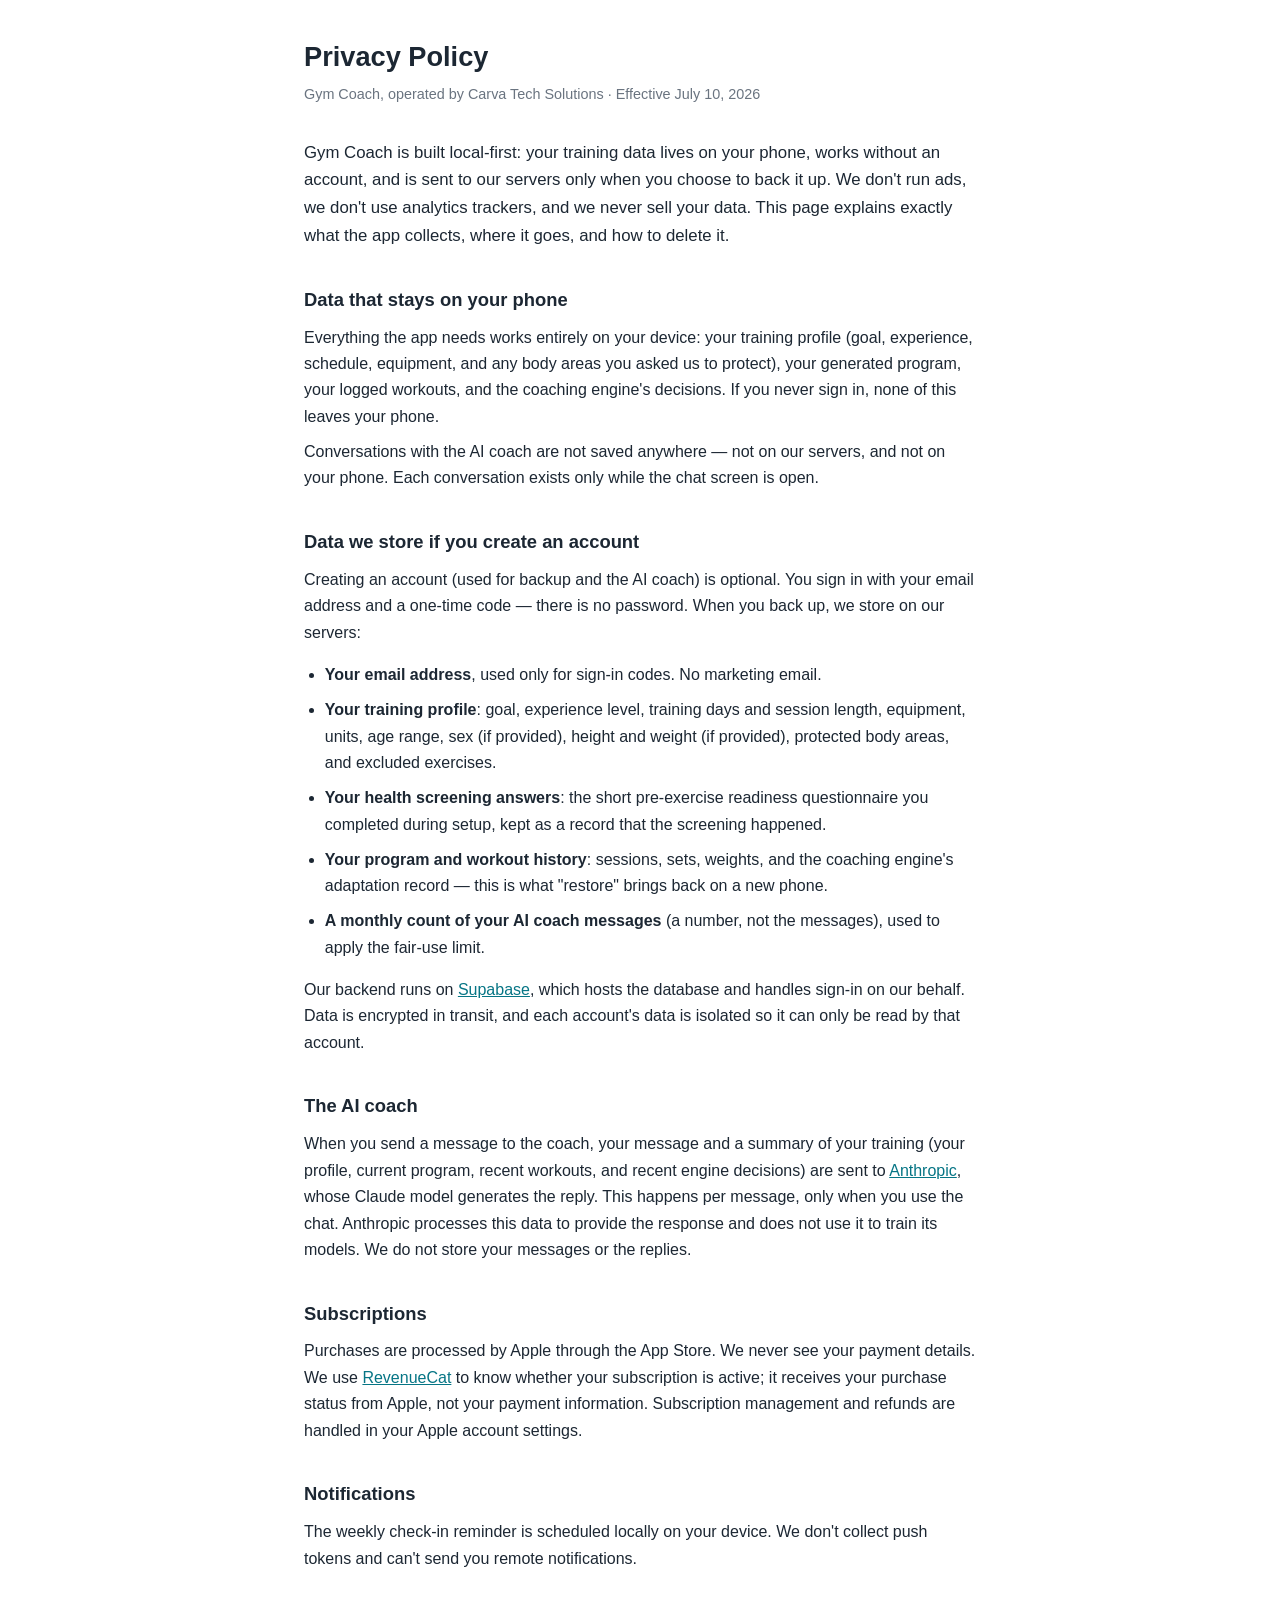
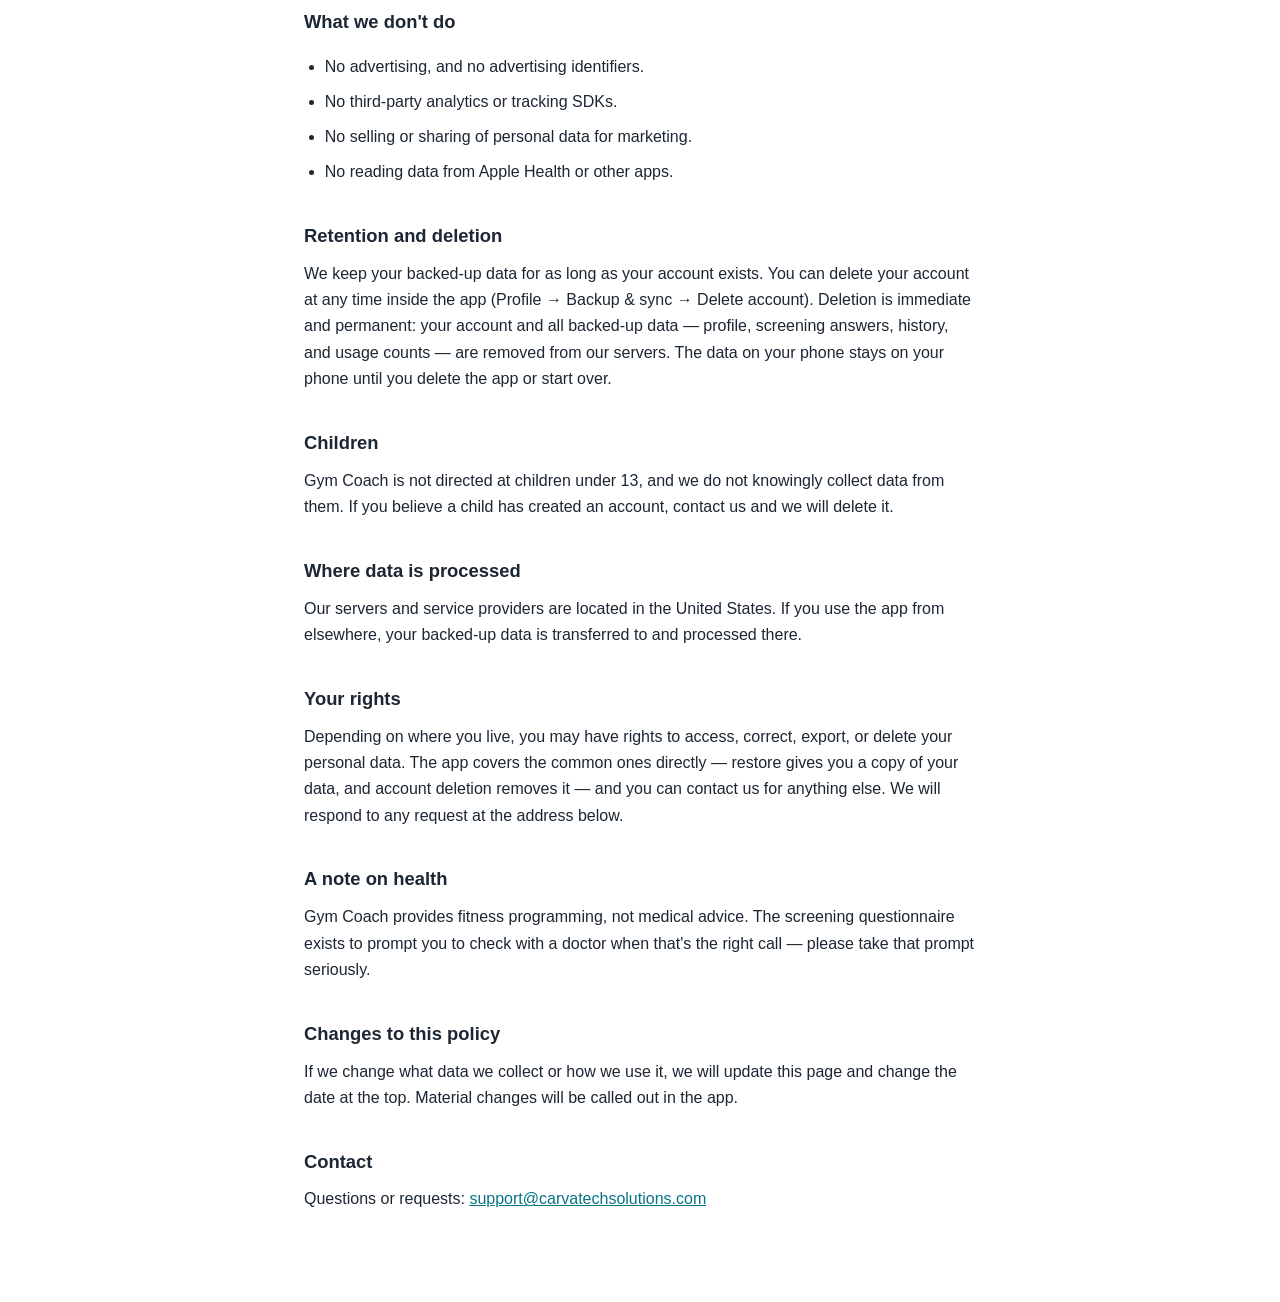
==== gym-coach/privacy-policy.html @ 8b071067 "Carva Tech site: landing page + Gym Coach legal pages Static site for carvatechsolutions.com via Git" ====
<!doctype html>
<html lang="en">
<head>
<meta charset="utf-8">
<meta name="viewport" content="width=device-width, initial-scale=1">
<title>Gym Coach — Privacy Policy</title>
<style>
  :root { color-scheme: light dark; }
  body {
    margin: 0 auto; max-width: 42rem; padding: 2.5rem 1.25rem 5rem;
    font: 16px/1.65 -apple-system, BlinkMacSystemFont, "Segoe UI", Roboto, sans-serif;
    color: #1c2733; background: #ffffff;
  }
  h1 { font-size: 1.7rem; line-height: 1.25; margin: 0 0 .25rem; }
  h2 { font-size: 1.15rem; margin: 2.2rem 0 .6rem; }
  p, li { margin: .55rem 0; }
  ul { padding-left: 1.3rem; }
  .meta { color: #6a7480; font-size: .9rem; margin-bottom: 2rem; }
  .lede { font-size: 1.05rem; }
  a { color: #067585; }
  mark { background: #ffe9a8; padding: 0 .2em; border-radius: 3px; }
  @media (prefers-color-scheme: dark) {
    body { color: #d7e2ea; background: #10161d; }
    .meta { color: #8b98a5; }
    a { color: #4fc6da; }
    mark { background: #6b5514; color: #ffe9a8; }
  }
</style>
</head>
<body>

<h1>Privacy Policy</h1>
<p class="meta">Gym Coach, operated by Carva Tech Solutions · Effective July 10, 2026</p>

<p class="lede">Gym Coach is built local-first: your training data lives on your phone, works without an account, and is sent to our servers only when you choose to back it up. We don't run ads, we don't use analytics trackers, and we never sell your data. This page explains exactly what the app collects, where it goes, and how to delete it.</p>

<h2>Data that stays on your phone</h2>
<p>Everything the app needs works entirely on your device: your training profile (goal, experience, schedule, equipment, and any body areas you asked us to protect), your generated program, your logged workouts, and the coaching engine's decisions. If you never sign in, none of this leaves your phone.</p>
<p>Conversations with the AI coach are not saved anywhere — not on our servers, and not on your phone. Each conversation exists only while the chat screen is open.</p>

<h2>Data we store if you create an account</h2>
<p>Creating an account (used for backup and the AI coach) is optional. You sign in with your email address and a one-time code — there is no password. When you back up, we store on our servers:</p>
<ul>
  <li><strong>Your email address</strong>, used only for sign-in codes. No marketing email.</li>
  <li><strong>Your training profile</strong>: goal, experience level, training days and session length, equipment, units, age range, sex (if provided), height and weight (if provided), protected body areas, and excluded exercises.</li>
  <li><strong>Your health screening answers</strong>: the short pre-exercise readiness questionnaire you completed during setup, kept as a record that the screening happened.</li>
  <li><strong>Your program and workout history</strong>: sessions, sets, weights, and the coaching engine's adaptation record — this is what "restore" brings back on a new phone.</li>
  <li><strong>A monthly count of your AI coach messages</strong> (a number, not the messages), used to apply the fair-use limit.</li>
</ul>
<p>Our backend runs on <a href="https://supabase.com/privacy">Supabase</a>, which hosts the database and handles sign-in on our behalf. Data is encrypted in transit, and each account's data is isolated so it can only be read by that account.</p>

<h2>The AI coach</h2>
<p>When you send a message to the coach, your message and a summary of your training (your profile, current program, recent workouts, and recent engine decisions) are sent to <a href="https://www.anthropic.com/legal/privacy">Anthropic</a>, whose Claude model generates the reply. This happens per message, only when you use the chat. Anthropic processes this data to provide the response and does not use it to train its models. We do not store your messages or the replies.</p>

<h2>Subscriptions</h2>
<p>Purchases are processed by Apple through the App Store. We never see your payment details. We use <a href="https://www.revenuecat.com/privacy">RevenueCat</a> to know whether your subscription is active; it receives your purchase status from Apple, not your payment information. Subscription management and refunds are handled in your Apple account settings.</p>

<h2>Notifications</h2>
<p>The weekly check-in reminder is scheduled locally on your device. We don't collect push tokens and can't send you remote notifications.</p>

<h2>What we don't do</h2>
<ul>
  <li>No advertising, and no advertising identifiers.</li>
  <li>No third-party analytics or tracking SDKs.</li>
  <li>No selling or sharing of personal data for marketing.</li>
  <li>No reading data from Apple Health or other apps.</li>
</ul>

<h2>Retention and deletion</h2>
<p>We keep your backed-up data for as long as your account exists. You can delete your account at any time inside the app (Profile → Backup &amp; sync → Delete account). Deletion is immediate and permanent: your account and all backed-up data — profile, screening answers, history, and usage counts — are removed from our servers. The data on your phone stays on your phone until you delete the app or start over.</p>

<h2>Children</h2>
<p>Gym Coach is not directed at children under 13, and we do not knowingly collect data from them. If you believe a child has created an account, contact us and we will delete it.</p>

<h2>Where data is processed</h2>
<p>Our servers and service providers are located in the United States. If you use the app from elsewhere, your backed-up data is transferred to and processed there.</p>

<h2>Your rights</h2>
<p>Depending on where you live, you may have rights to access, correct, export, or delete your personal data. The app covers the common ones directly — restore gives you a copy of your data, and account deletion removes it — and you can contact us for anything else. We will respond to any request at the address below.</p>

<h2>A note on health</h2>
<p>Gym Coach provides fitness programming, not medical advice. The screening questionnaire exists to prompt you to check with a doctor when that's the right call — please take that prompt seriously.</p>

<h2>Changes to this policy</h2>
<p>If we change what data we collect or how we use it, we will update this page and change the date at the top. Material changes will be called out in the app.</p>

<h2>Contact</h2>
<p>Questions or requests: <a href="mailto:support@carvatechsolutions.com">support@carvatechsolutions.com</a></p>

</body>
</html>
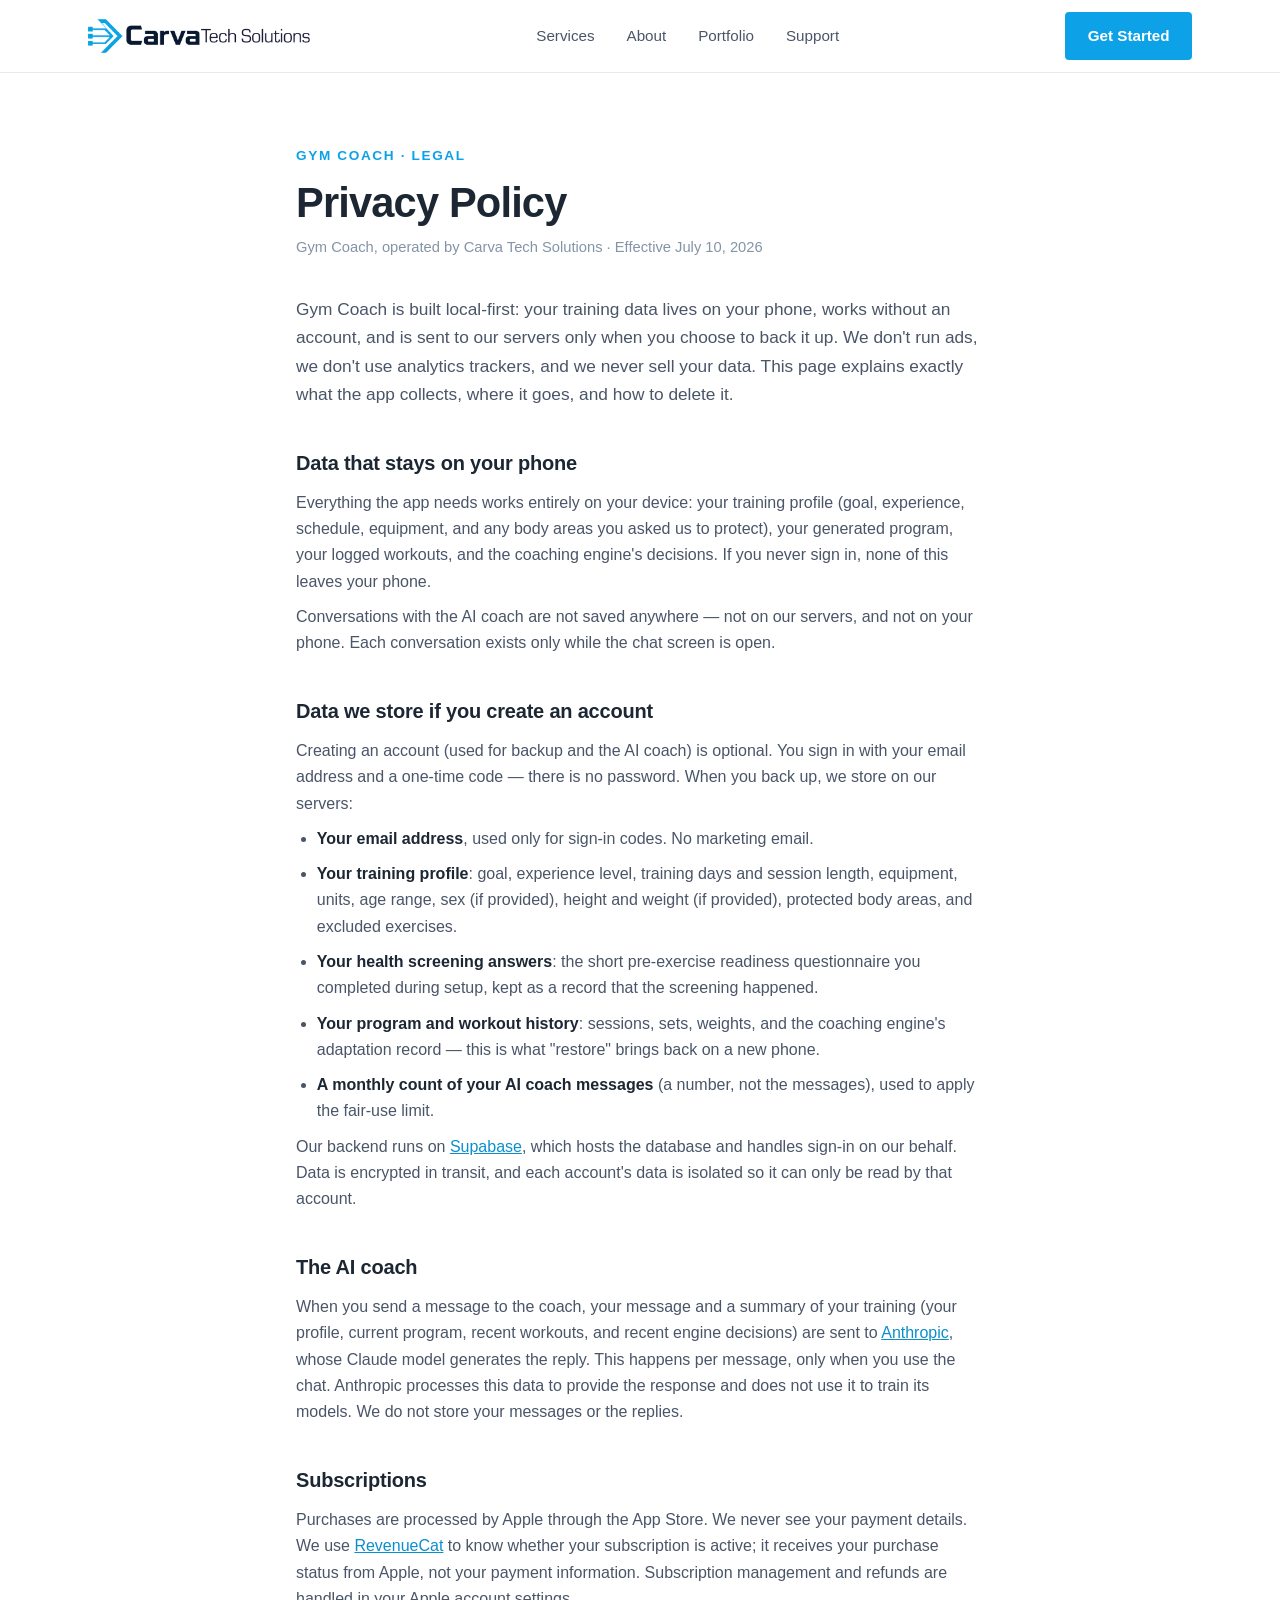
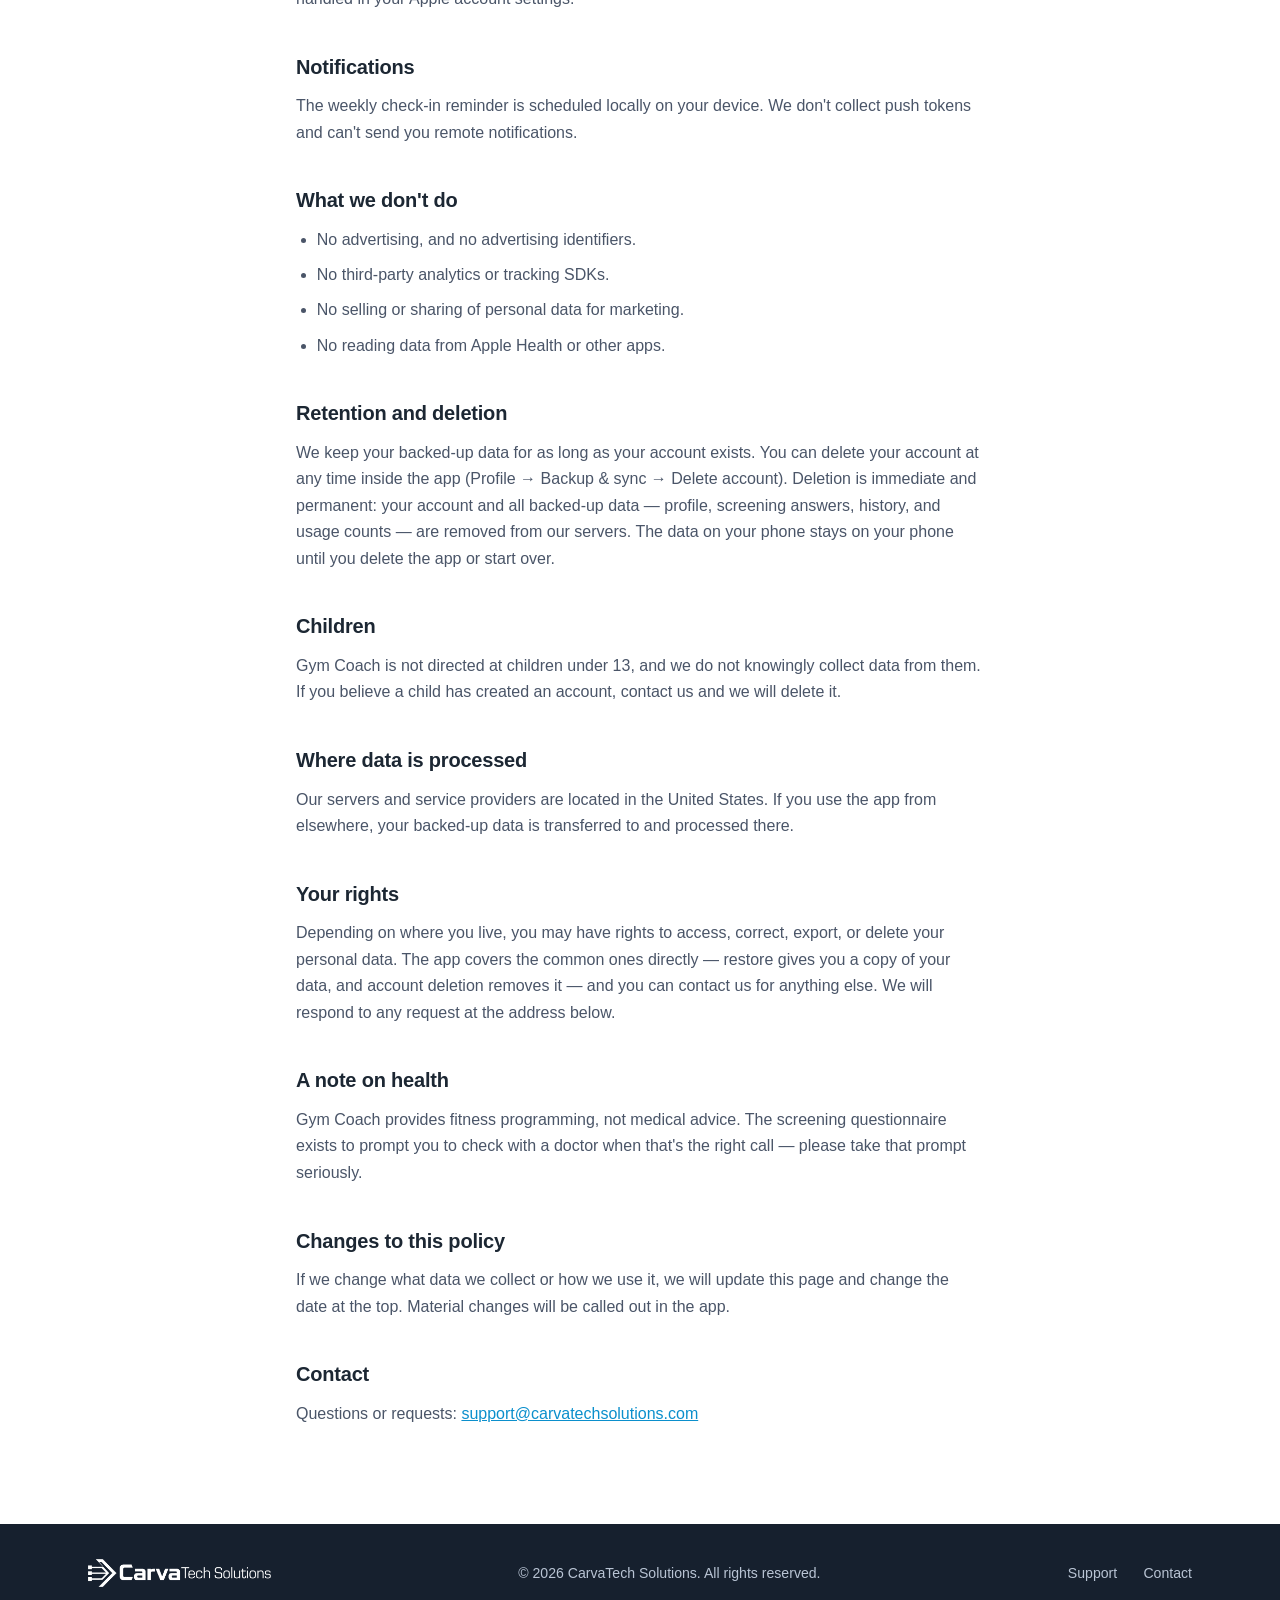
==== commit f01727a9: "Restyle Gym Coach legal pages to match the main site Same header/nav, palette, Inter type, and navy " ====
--- a/gym-coach/privacy-policy.html
+++ b/gym-coach/privacy-policy.html
@@ -4,88 +4,136 @@
 <meta charset="utf-8">
 <meta name="viewport" content="width=device-width, initial-scale=1">
 <title>Gym Coach — Privacy Policy</title>
+<meta name="description" content="Privacy policy for Gym Coach, the adaptive AI training coach by CarvaTech Solutions.">
+<link rel="icon" type="image/png" href="/assets/favicon.png">
 <style>
-  :root { color-scheme: light dark; }
-  body {
-    margin: 0 auto; max-width: 42rem; padding: 2.5rem 1.25rem 5rem;
-    font: 16px/1.65 -apple-system, BlinkMacSystemFont, "Segoe UI", Roboto, sans-serif;
-    color: #1c2733; background: #ffffff;
+  :root {
+    --navy: #1d283a; --navy-deep: #16202e; --accent: #0da2e7; --accent-dark: #0b8fcc;
+    --ink: #1c2733; --body: #4a5568; --muted: #8494a7; --line: #e3e9f0; --wash: #f0f3f7;
   }
-  h1 { font-size: 1.7rem; line-height: 1.25; margin: 0 0 .25rem; }
-  h2 { font-size: 1.15rem; margin: 2.2rem 0 .6rem; }
-  p, li { margin: .55rem 0; }
+  * { box-sizing: border-box; margin: 0; }
+  body { font-family: Inter, -apple-system, BlinkMacSystemFont, "Segoe UI", Roboto, sans-serif;
+         color: var(--ink); background: #fff; line-height: 1.65; font-size: 16px; }
+  img { max-width: 100%; display: block; }
+  a { color: var(--accent-dark); }
+  .wrap { max-width: 72rem; margin: 0 auto; padding: 0 1.5rem; }
+
+  header { position: sticky; top: 0; z-index: 10; background: #fff; border-bottom: 1px solid var(--line); }
+  .nav { display: flex; align-items: center; justify-content: space-between; height: 72px; }
+  .nav img { height: 34px; width: auto; }
+  .nav-links { display: flex; gap: 2rem; }
+  .nav-links a { color: var(--body); font-size: .95rem; font-weight: 500; text-decoration: none; }
+  .nav-links a:hover { color: var(--ink); }
+  .btn { display: inline-block; padding: .7rem 1.4rem; border-radius: 4px; font-weight: 600;
+         font-size: .95rem; background: var(--accent); color: #fff; text-decoration: none; }
+  .btn:hover { background: var(--accent-dark); }
+
+  .page { max-width: 46rem; margin: 0 auto; padding: 4.5rem 1.5rem 5.5rem; }
+  .label { color: var(--accent); font-weight: 600; font-size: .85rem; text-transform: uppercase; letter-spacing: .12em; }
+  h1 { font-size: clamp(1.9rem, 4vw, 2.6rem); letter-spacing: -.02em; line-height: 1.15; margin: .7rem 0 .4rem; }
+  .meta { color: var(--muted); font-size: .92rem; margin-bottom: 2.2rem; }
+  .lede { font-size: 1.08rem; color: var(--body); }
+  h2 { font-size: 1.25rem; letter-spacing: -.01em; margin: 2.4rem 0 .6rem; }
+  p, li { color: var(--body); margin: .55rem 0; }
   ul { padding-left: 1.3rem; }
-  .meta { color: #6a7480; font-size: .9rem; margin-bottom: 2rem; }
-  .lede { font-size: 1.05rem; }
-  a { color: #067585; }
-  mark { background: #ffe9a8; padding: 0 .2em; border-radius: 3px; }
-  @media (prefers-color-scheme: dark) {
-    body { color: #d7e2ea; background: #10161d; }
-    .meta { color: #8b98a5; }
-    a { color: #4fc6da; }
-    mark { background: #6b5514; color: #ffe9a8; }
-  }
+  strong { color: var(--ink); }
+
+  footer { background: var(--navy-deep); color: #b9c4d4; padding: 2.2rem 0; }
+  .foot { display: flex; align-items: center; justify-content: space-between; gap: 1.2rem; flex-wrap: wrap; font-size: .88rem; }
+  .foot img { height: 28px; width: auto; filter: brightness(0) invert(1); }
+  .foot a { color: #b9c4d4; text-decoration: none; }
+  .foot a:hover { color: #fff; }
+  .foot-links a + a { margin-left: 1.4rem; }
+
+  @media (max-width: 900px) { .nav-links { display: none; } }
 </style>
 </head>
 <body>
 
-<h1>Privacy Policy</h1>
-<p class="meta">Gym Coach, operated by Carva Tech Solutions · Effective July 10, 2026</p>
+<header>
+  <div class="wrap nav">
+    <a href="/"><img src="/assets/logo.png" alt="CarvaTech Solutions"></a>
+    <nav class="nav-links">
+      <a href="/#services">Services</a>
+      <a href="/#about">About</a>
+      <a href="/#portfolio">Portfolio</a>
+      <a href="/gym-coach/support.html">Support</a>
+    </nav>
+    <a class="btn" href="/#contact">Get Started</a>
+  </div>
+</header>
 
-<p class="lede">Gym Coach is built local-first: your training data lives on your phone, works without an account, and is sent to our servers only when you choose to back it up. We don't run ads, we don't use analytics trackers, and we never sell your data. This page explains exactly what the app collects, where it goes, and how to delete it.</p>
+<main class="page">
+  <div class="label">Gym Coach · Legal</div>
+  <h1>Privacy Policy</h1>
+  <p class="meta">Gym Coach, operated by Carva Tech Solutions · Effective July 10, 2026</p>
 
-<h2>Data that stays on your phone</h2>
-<p>Everything the app needs works entirely on your device: your training profile (goal, experience, schedule, equipment, and any body areas you asked us to protect), your generated program, your logged workouts, and the coaching engine's decisions. If you never sign in, none of this leaves your phone.</p>
-<p>Conversations with the AI coach are not saved anywhere — not on our servers, and not on your phone. Each conversation exists only while the chat screen is open.</p>
+  <p class="lede">Gym Coach is built local-first: your training data lives on your phone, works without an account, and is sent to our servers only when you choose to back it up. We don't run ads, we don't use analytics trackers, and we never sell your data. This page explains exactly what the app collects, where it goes, and how to delete it.</p>
 
-<h2>Data we store if you create an account</h2>
-<p>Creating an account (used for backup and the AI coach) is optional. You sign in with your email address and a one-time code — there is no password. When you back up, we store on our servers:</p>
-<ul>
-  <li><strong>Your email address</strong>, used only for sign-in codes. No marketing email.</li>
-  <li><strong>Your training profile</strong>: goal, experience level, training days and session length, equipment, units, age range, sex (if provided), height and weight (if provided), protected body areas, and excluded exercises.</li>
-  <li><strong>Your health screening answers</strong>: the short pre-exercise readiness questionnaire you completed during setup, kept as a record that the screening happened.</li>
-  <li><strong>Your program and workout history</strong>: sessions, sets, weights, and the coaching engine's adaptation record — this is what "restore" brings back on a new phone.</li>
-  <li><strong>A monthly count of your AI coach messages</strong> (a number, not the messages), used to apply the fair-use limit.</li>
-</ul>
-<p>Our backend runs on <a href="https://supabase.com/privacy">Supabase</a>, which hosts the database and handles sign-in on our behalf. Data is encrypted in transit, and each account's data is isolated so it can only be read by that account.</p>
+  <h2>Data that stays on your phone</h2>
+  <p>Everything the app needs works entirely on your device: your training profile (goal, experience, schedule, equipment, and any body areas you asked us to protect), your generated program, your logged workouts, and the coaching engine's decisions. If you never sign in, none of this leaves your phone.</p>
+  <p>Conversations with the AI coach are not saved anywhere — not on our servers, and not on your phone. Each conversation exists only while the chat screen is open.</p>
 
-<h2>The AI coach</h2>
-<p>When you send a message to the coach, your message and a summary of your training (your profile, current program, recent workouts, and recent engine decisions) are sent to <a href="https://www.anthropic.com/legal/privacy">Anthropic</a>, whose Claude model generates the reply. This happens per message, only when you use the chat. Anthropic processes this data to provide the response and does not use it to train its models. We do not store your messages or the replies.</p>
+  <h2>Data we store if you create an account</h2>
+  <p>Creating an account (used for backup and the AI coach) is optional. You sign in with your email address and a one-time code — there is no password. When you back up, we store on our servers:</p>
+  <ul>
+    <li><strong>Your email address</strong>, used only for sign-in codes. No marketing email.</li>
+    <li><strong>Your training profile</strong>: goal, experience level, training days and session length, equipment, units, age range, sex (if provided), height and weight (if provided), protected body areas, and excluded exercises.</li>
+    <li><strong>Your health screening answers</strong>: the short pre-exercise readiness questionnaire you completed during setup, kept as a record that the screening happened.</li>
+    <li><strong>Your program and workout history</strong>: sessions, sets, weights, and the coaching engine's adaptation record — this is what "restore" brings back on a new phone.</li>
+    <li><strong>A monthly count of your AI coach messages</strong> (a number, not the messages), used to apply the fair-use limit.</li>
+  </ul>
+  <p>Our backend runs on <a href="https://supabase.com/privacy">Supabase</a>, which hosts the database and handles sign-in on our behalf. Data is encrypted in transit, and each account's data is isolated so it can only be read by that account.</p>
 
-<h2>Subscriptions</h2>
-<p>Purchases are processed by Apple through the App Store. We never see your payment details. We use <a href="https://www.revenuecat.com/privacy">RevenueCat</a> to know whether your subscription is active; it receives your purchase status from Apple, not your payment information. Subscription management and refunds are handled in your Apple account settings.</p>
+  <h2>The AI coach</h2>
+  <p>When you send a message to the coach, your message and a summary of your training (your profile, current program, recent workouts, and recent engine decisions) are sent to <a href="https://www.anthropic.com/legal/privacy">Anthropic</a>, whose Claude model generates the reply. This happens per message, only when you use the chat. Anthropic processes this data to provide the response and does not use it to train its models. We do not store your messages or the replies.</p>
 
-<h2>Notifications</h2>
-<p>The weekly check-in reminder is scheduled locally on your device. We don't collect push tokens and can't send you remote notifications.</p>
+  <h2>Subscriptions</h2>
+  <p>Purchases are processed by Apple through the App Store. We never see your payment details. We use <a href="https://www.revenuecat.com/privacy">RevenueCat</a> to know whether your subscription is active; it receives your purchase status from Apple, not your payment information. Subscription management and refunds are handled in your Apple account settings.</p>
 
-<h2>What we don't do</h2>
-<ul>
-  <li>No advertising, and no advertising identifiers.</li>
-  <li>No third-party analytics or tracking SDKs.</li>
-  <li>No selling or sharing of personal data for marketing.</li>
-  <li>No reading data from Apple Health or other apps.</li>
-</ul>
+  <h2>Notifications</h2>
+  <p>The weekly check-in reminder is scheduled locally on your device. We don't collect push tokens and can't send you remote notifications.</p>
 
-<h2>Retention and deletion</h2>
-<p>We keep your backed-up data for as long as your account exists. You can delete your account at any time inside the app (Profile → Backup &amp; sync → Delete account). Deletion is immediate and permanent: your account and all backed-up data — profile, screening answers, history, and usage counts — are removed from our servers. The data on your phone stays on your phone until you delete the app or start over.</p>
+  <h2>What we don't do</h2>
+  <ul>
+    <li>No advertising, and no advertising identifiers.</li>
+    <li>No third-party analytics or tracking SDKs.</li>
+    <li>No selling or sharing of personal data for marketing.</li>
+    <li>No reading data from Apple Health or other apps.</li>
+  </ul>
 
-<h2>Children</h2>
-<p>Gym Coach is not directed at children under 13, and we do not knowingly collect data from them. If you believe a child has created an account, contact us and we will delete it.</p>
+  <h2>Retention and deletion</h2>
+  <p>We keep your backed-up data for as long as your account exists. You can delete your account at any time inside the app (Profile → Backup &amp; sync → Delete account). Deletion is immediate and permanent: your account and all backed-up data — profile, screening answers, history, and usage counts — are removed from our servers. The data on your phone stays on your phone until you delete the app or start over.</p>
 
-<h2>Where data is processed</h2>
-<p>Our servers and service providers are located in the United States. If you use the app from elsewhere, your backed-up data is transferred to and processed there.</p>
+  <h2>Children</h2>
+  <p>Gym Coach is not directed at children under 13, and we do not knowingly collect data from them. If you believe a child has created an account, contact us and we will delete it.</p>
 
-<h2>Your rights</h2>
-<p>Depending on where you live, you may have rights to access, correct, export, or delete your personal data. The app covers the common ones directly — restore gives you a copy of your data, and account deletion removes it — and you can contact us for anything else. We will respond to any request at the address below.</p>
+  <h2>Where data is processed</h2>
+  <p>Our servers and service providers are located in the United States. If you use the app from elsewhere, your backed-up data is transferred to and processed there.</p>
 
-<h2>A note on health</h2>
-<p>Gym Coach provides fitness programming, not medical advice. The screening questionnaire exists to prompt you to check with a doctor when that's the right call — please take that prompt seriously.</p>
+  <h2>Your rights</h2>
+  <p>Depending on where you live, you may have rights to access, correct, export, or delete your personal data. The app covers the common ones directly — restore gives you a copy of your data, and account deletion removes it — and you can contact us for anything else. We will respond to any request at the address below.</p>
 
-<h2>Changes to this policy</h2>
-<p>If we change what data we collect or how we use it, we will update this page and change the date at the top. Material changes will be called out in the app.</p>
+  <h2>A note on health</h2>
+  <p>Gym Coach provides fitness programming, not medical advice. The screening questionnaire exists to prompt you to check with a doctor when that's the right call — please take that prompt seriously.</p>
 
-<h2>Contact</h2>
-<p>Questions or requests: <a href="mailto:support@carvatechsolutions.com">support@carvatechsolutions.com</a></p>
+  <h2>Changes to this policy</h2>
+  <p>If we change what data we collect or how we use it, we will update this page and change the date at the top. Material changes will be called out in the app.</p>
+
+  <h2>Contact</h2>
+  <p>Questions or requests: <a href="mailto:support@carvatechsolutions.com">support@carvatechsolutions.com</a></p>
+</main>
+
+<footer>
+  <div class="wrap foot">
+    <a href="/"><img src="/assets/logo.png" alt="CarvaTech Solutions"></a>
+    <span>© 2026 CarvaTech Solutions. All rights reserved.</span>
+    <span class="foot-links">
+      <a href="/gym-coach/support.html">Support</a>
+      <a href="mailto:support@carvatechsolutions.com">Contact</a>
+    </span>
+  </div>
+</footer>
 
 </body>
 </html>
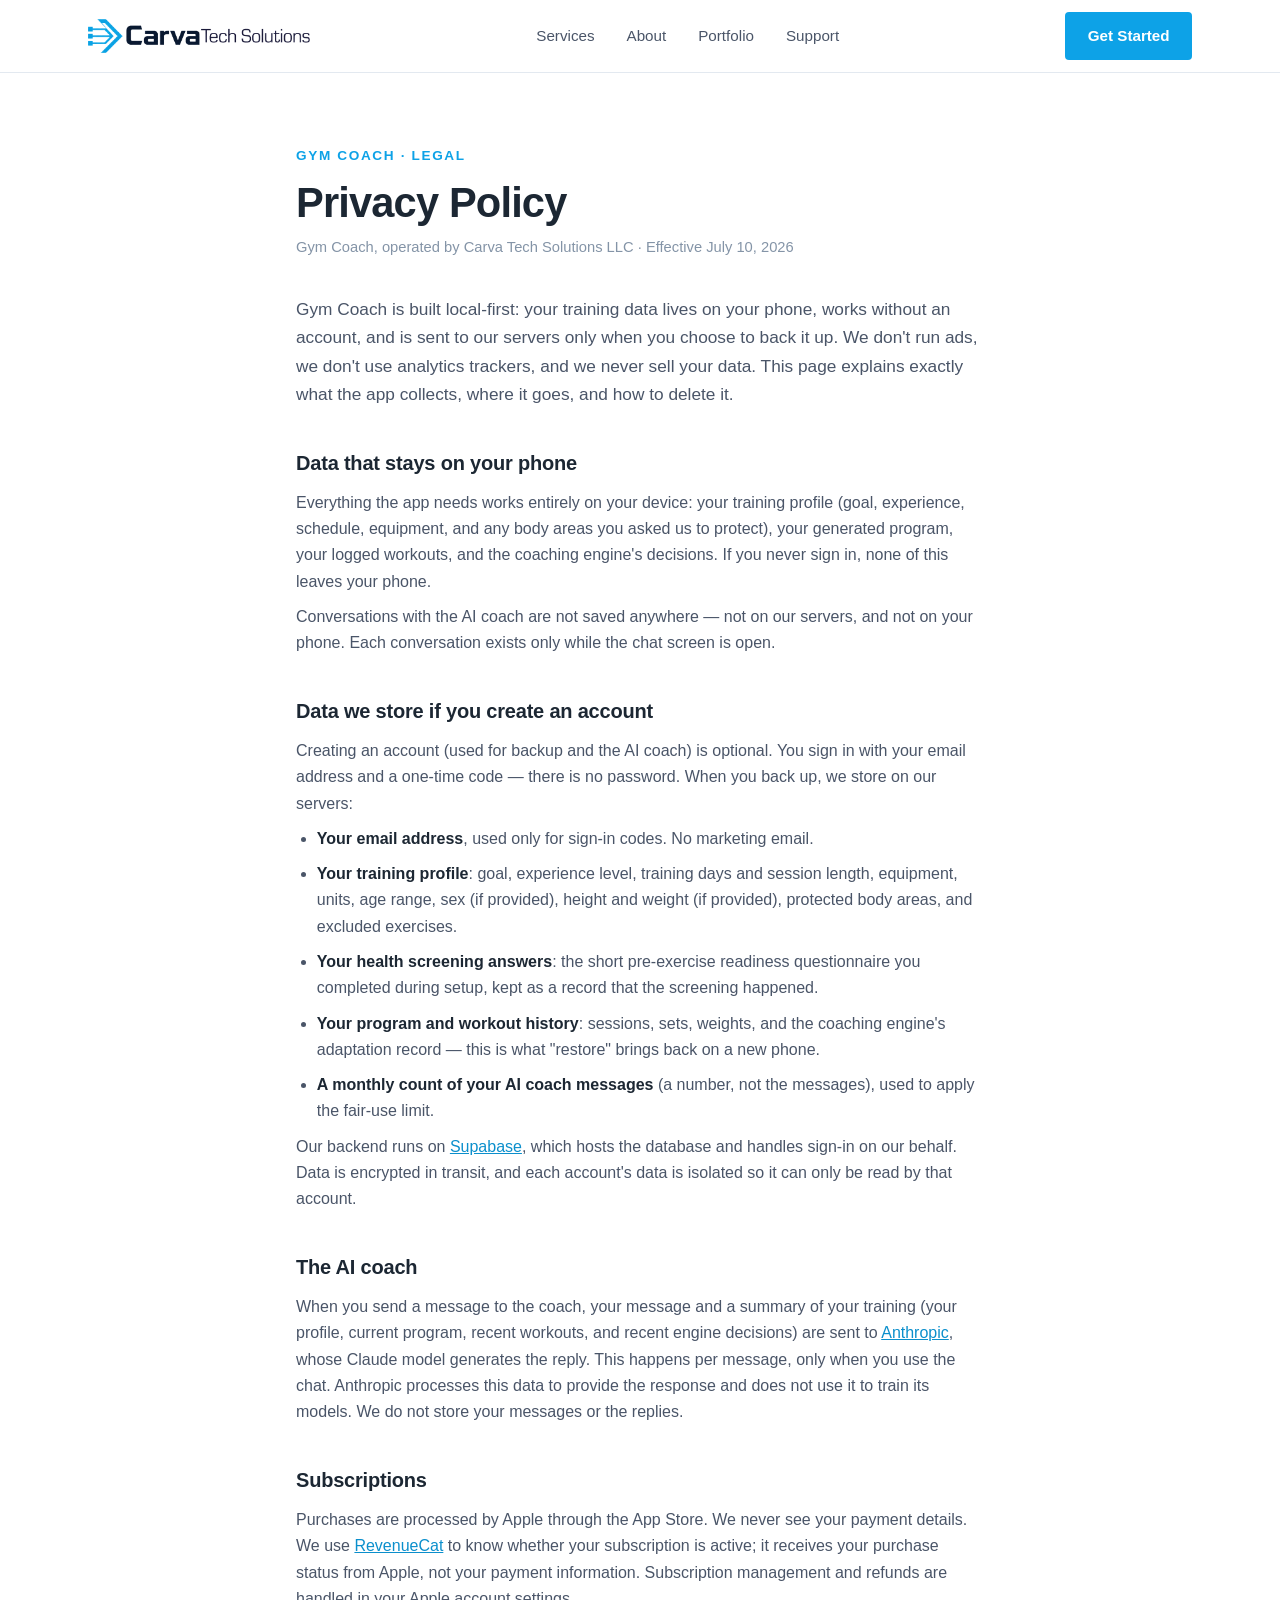
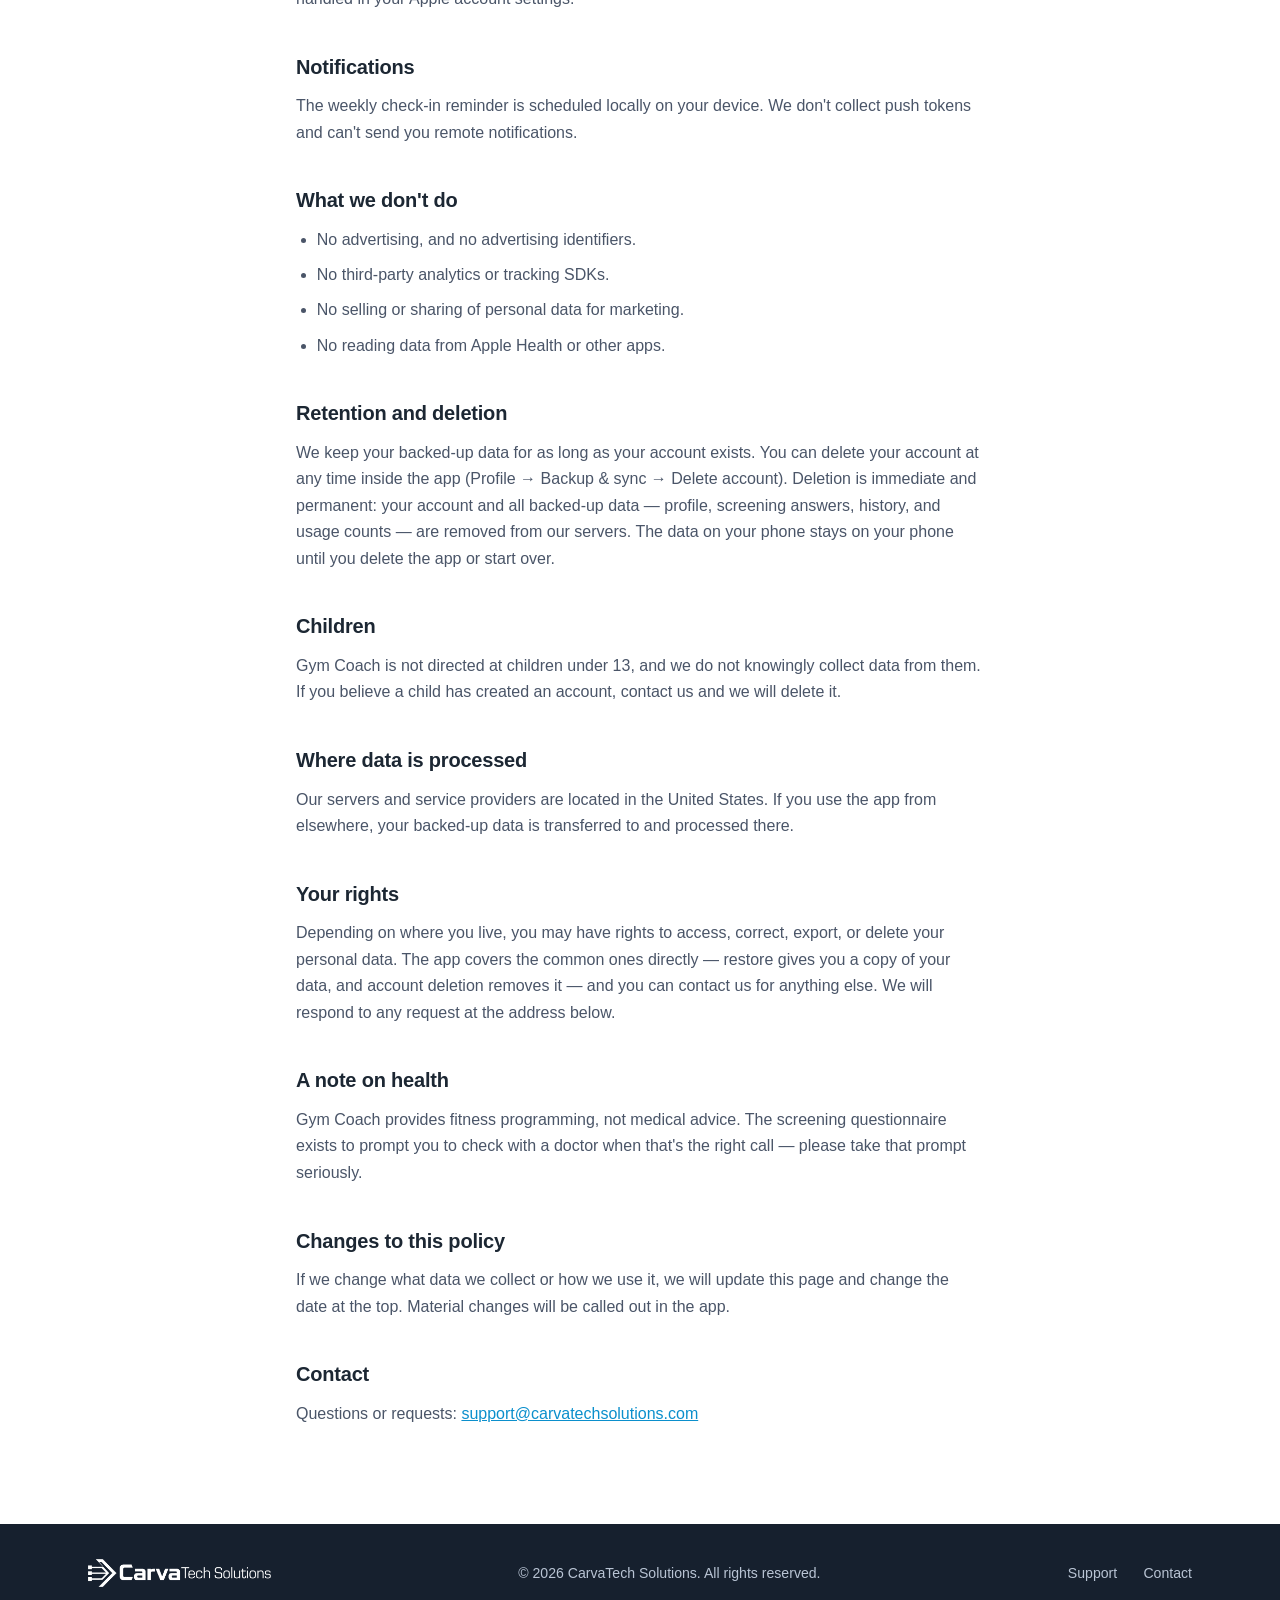
==== commit 65d2e813: "Name the LLC as the operator in the privacy policy The entity now exists (formed 2026-07-28) and the" ====
--- a/gym-coach/privacy-policy.html
+++ b/gym-coach/privacy-policy.html
@@ -66,7 +66,7 @@
 <main class="page">
   <div class="label">Gym Coach · Legal</div>
   <h1>Privacy Policy</h1>
-  <p class="meta">Gym Coach, operated by Carva Tech Solutions · Effective July 10, 2026</p>
+  <p class="meta">Gym Coach, operated by Carva Tech Solutions LLC · Effective July 10, 2026</p>
 
   <p class="lede">Gym Coach is built local-first: your training data lives on your phone, works without an account, and is sent to our servers only when you choose to back it up. We don't run ads, we don't use analytics trackers, and we never sell your data. This page explains exactly what the app collects, where it goes, and how to delete it.</p>
 
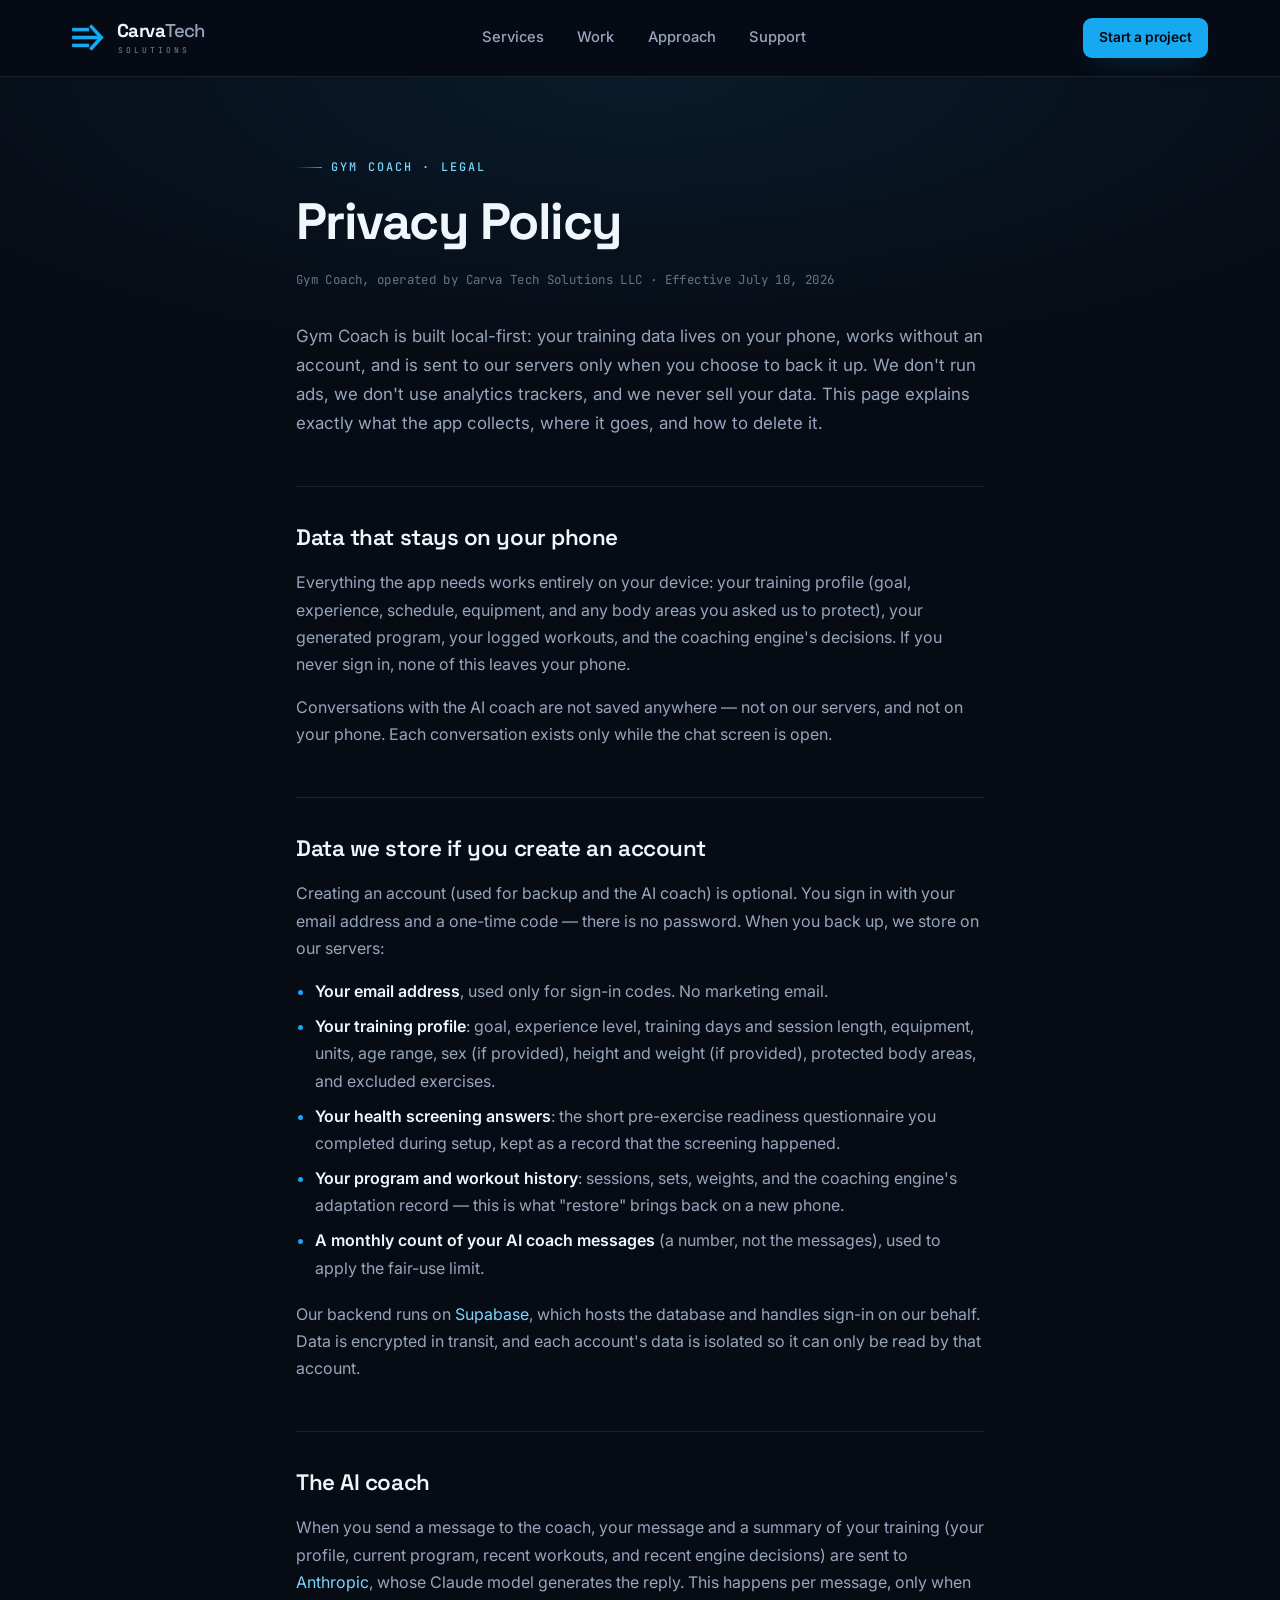
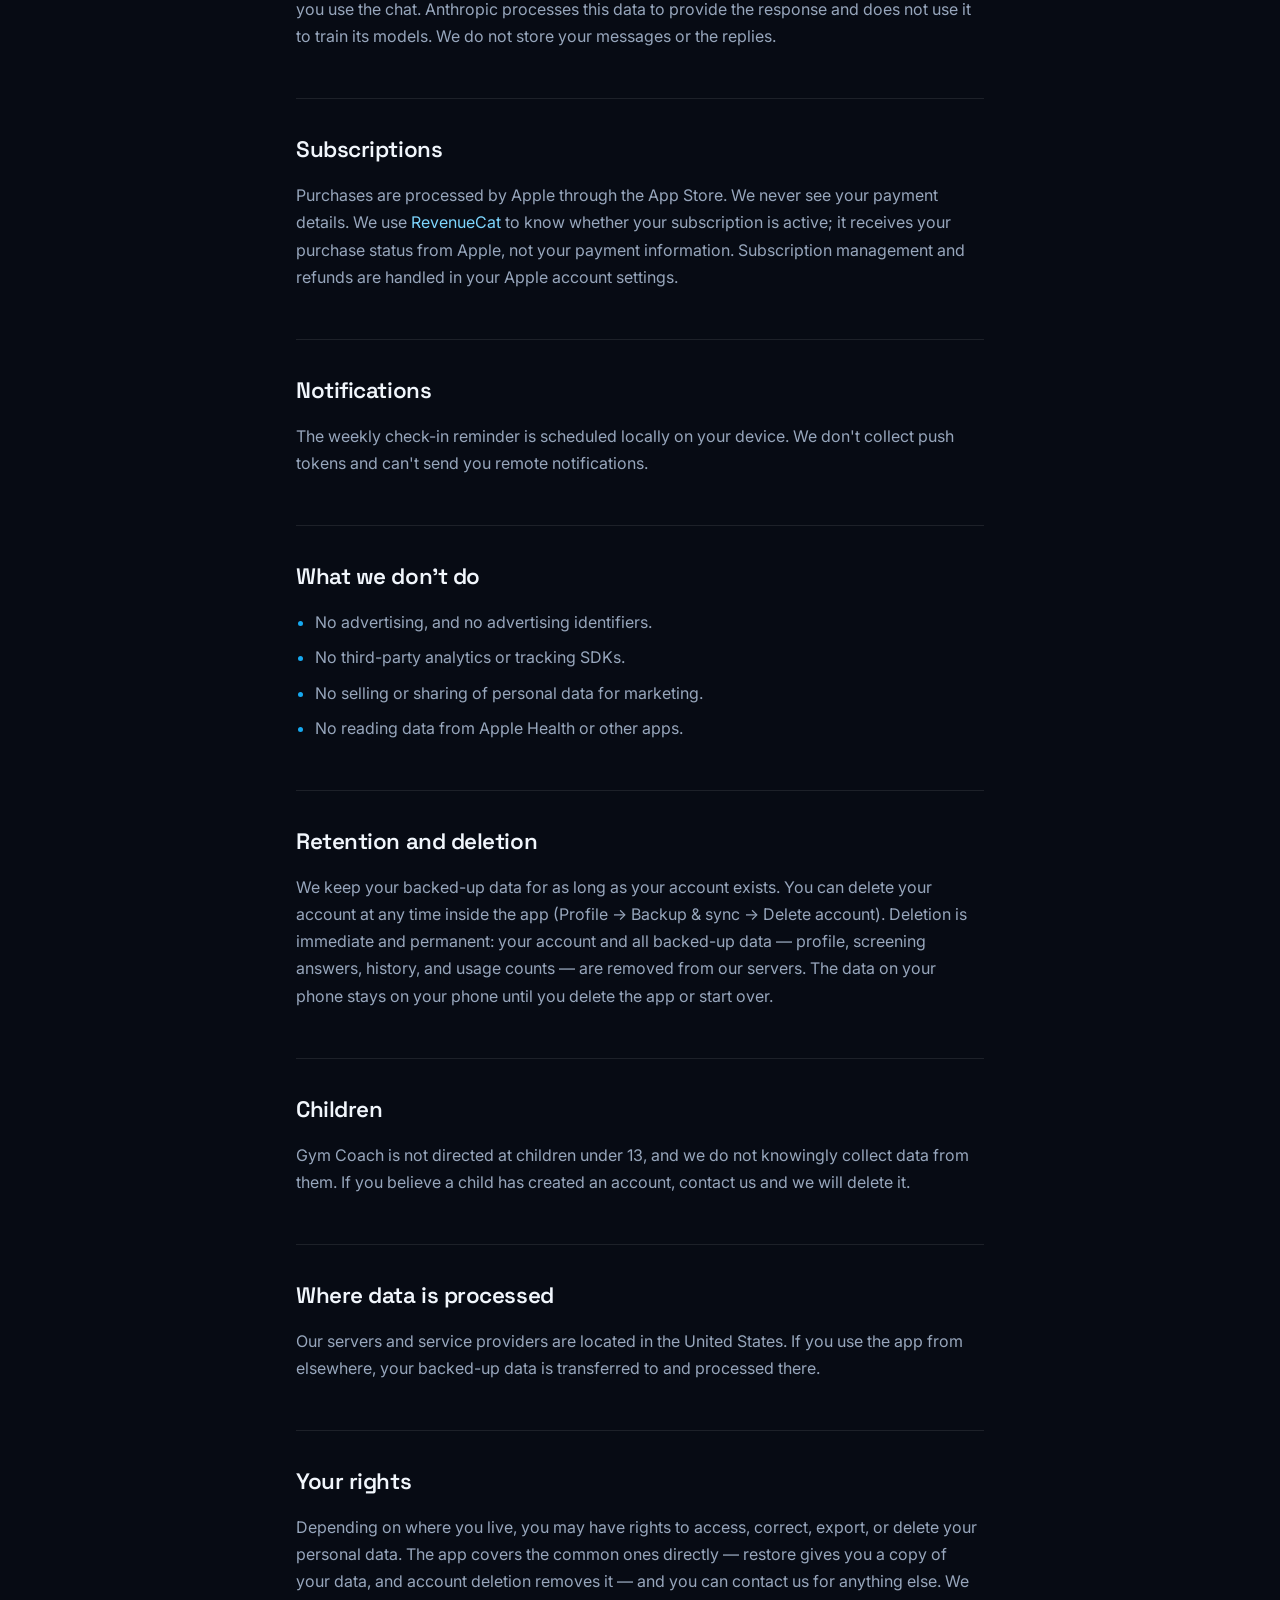
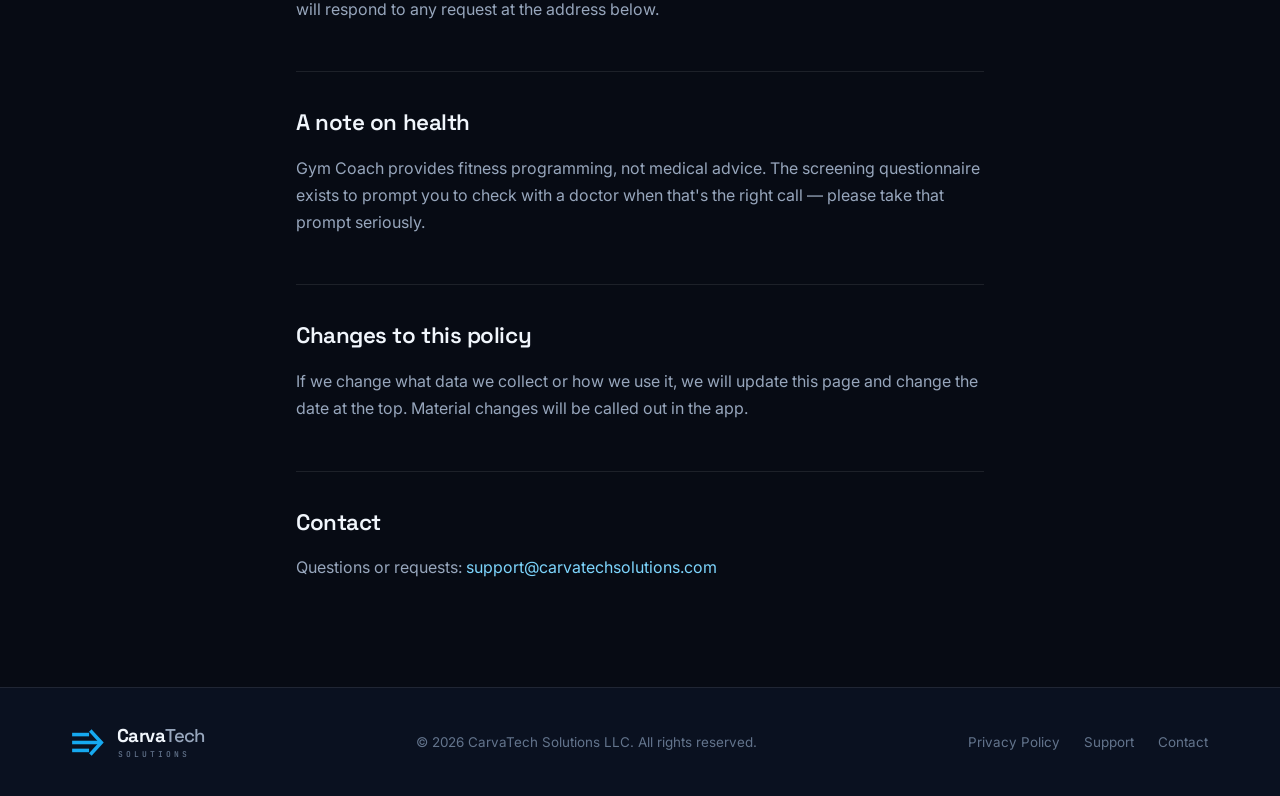
==== commit 1fda884d: "Redesign the site around a dark engineering identity Rebuild the homepage on a dark navy canvas with" ====
--- a/gym-coach/privacy-policy.html
+++ b/gym-coach/privacy-policy.html
@@ -3,63 +3,43 @@
 <head>
 <meta charset="utf-8">
 <meta name="viewport" content="width=device-width, initial-scale=1">
-<title>Gym Coach — Privacy Policy</title>
-<meta name="description" content="Privacy policy for Gym Coach, the adaptive AI training coach by CarvaTech Solutions.">
+<title>Gym Coach Privacy Policy — CarvaTech Solutions</title>
+<meta name="description" content="How the Gym Coach app handles your data: local-first storage, optional backup, and how to delete your account.">
+<meta name="theme-color" content="#070B14">
 <link rel="icon" type="image/png" href="/assets/favicon.png">
-<style>
-  :root {
-    --navy: #1d283a; --navy-deep: #16202e; --accent: #0da2e7; --accent-dark: #0b8fcc;
-    --ink: #1c2733; --body: #4a5568; --muted: #8494a7; --line: #e3e9f0; --wash: #f0f3f7;
-  }
-  * { box-sizing: border-box; margin: 0; }
-  body { font-family: Inter, -apple-system, BlinkMacSystemFont, "Segoe UI", Roboto, sans-serif;
-         color: var(--ink); background: #fff; line-height: 1.65; font-size: 16px; }
-  img { max-width: 100%; display: block; }
-  a { color: var(--accent-dark); }
-  .wrap { max-width: 72rem; margin: 0 auto; padding: 0 1.5rem; }
-
-  header { position: sticky; top: 0; z-index: 10; background: #fff; border-bottom: 1px solid var(--line); }
-  .nav { display: flex; align-items: center; justify-content: space-between; height: 72px; }
-  .nav img { height: 34px; width: auto; }
-  .nav-links { display: flex; gap: 2rem; }
-  .nav-links a { color: var(--body); font-size: .95rem; font-weight: 500; text-decoration: none; }
-  .nav-links a:hover { color: var(--ink); }
-  .btn { display: inline-block; padding: .7rem 1.4rem; border-radius: 4px; font-weight: 600;
-         font-size: .95rem; background: var(--accent); color: #fff; text-decoration: none; }
-  .btn:hover { background: var(--accent-dark); }
-
-  .page { max-width: 46rem; margin: 0 auto; padding: 4.5rem 1.5rem 5.5rem; }
-  .label { color: var(--accent); font-weight: 600; font-size: .85rem; text-transform: uppercase; letter-spacing: .12em; }
-  h1 { font-size: clamp(1.9rem, 4vw, 2.6rem); letter-spacing: -.02em; line-height: 1.15; margin: .7rem 0 .4rem; }
-  .meta { color: var(--muted); font-size: .92rem; margin-bottom: 2.2rem; }
-  .lede { font-size: 1.08rem; color: var(--body); }
-  h2 { font-size: 1.25rem; letter-spacing: -.01em; margin: 2.4rem 0 .6rem; }
-  p, li { color: var(--body); margin: .55rem 0; }
-  ul { padding-left: 1.3rem; }
-  strong { color: var(--ink); }
-
-  footer { background: var(--navy-deep); color: #b9c4d4; padding: 2.2rem 0; }
-  .foot { display: flex; align-items: center; justify-content: space-between; gap: 1.2rem; flex-wrap: wrap; font-size: .88rem; }
-  .foot img { height: 28px; width: auto; filter: brightness(0) invert(1); }
-  .foot a { color: #b9c4d4; text-decoration: none; }
-  .foot a:hover { color: #fff; }
-  .foot-links a + a { margin-left: 1.4rem; }
-
-  @media (max-width: 900px) { .nav-links { display: none; } }
-</style>
+<link rel="icon" type="image/svg+xml" href="/assets/mark.svg">
+<link rel="preconnect" href="https://fonts.googleapis.com">
+<link rel="preconnect" href="https://fonts.gstatic.com" crossorigin>
+<link href="https://fonts.googleapis.com/css2?family=Space+Grotesk:wght@500;600;700&family=Inter:wght@400;500;600&family=JetBrains+Mono:wght@400;500&display=swap" rel="stylesheet">
+<link rel="stylesheet" href="/assets/css/page.css">
 </head>
 <body>
 
+<svg width="0" height="0" style="position:absolute" aria-hidden="true">
+  <symbol id="ct-mark" viewBox="0 0 40 32">
+    <g fill="none" stroke="currentColor" stroke-width="4.2" stroke-linecap="square">
+      <g class="feed"><path d="M2.1 6.6H18"/><path d="M2.1 25.4H18"/><path d="M2.1 16H30.5"/></g>
+      <path d="M23 3.4 34.6 16 23 28.6" stroke-linejoin="miter"/>
+    </g>
+  </symbol>
+</svg>
+
 <header>
   <div class="wrap nav">
-    <a href="/"><img src="/assets/logo.png" alt="CarvaTech Solutions"></a>
-    <nav class="nav-links">
+    <a class="logo" href="/" aria-label="CarvaTech Solutions — home">
+      <svg class="mark" aria-hidden="true"><use href="#ct-mark"/></svg>
+      <span class="logo-type">
+        <span class="logo-name">Carva<span class="lt">Tech</span></span>
+        <span class="logo-sub">Solutions</span>
+      </span>
+    </a>
+    <nav class="nav-links" aria-label="Primary">
       <a href="/#services">Services</a>
-      <a href="/#about">About</a>
-      <a href="/#portfolio">Portfolio</a>
+      <a href="/#work">Work</a>
+      <a href="/#approach">Approach</a>
       <a href="/gym-coach/support.html">Support</a>
     </nav>
-    <a class="btn" href="/#contact">Get Started</a>
+    <a class="btn" href="/#contact">Start a project</a>
   </div>
 </header>
 
@@ -126,9 +106,16 @@
 
 <footer>
   <div class="wrap foot">
-    <a href="/"><img src="/assets/logo.png" alt="CarvaTech Solutions"></a>
-    <span>© 2026 CarvaTech Solutions. All rights reserved.</span>
+    <a class="logo" href="/" aria-label="CarvaTech Solutions — home">
+      <svg class="mark" aria-hidden="true"><use href="#ct-mark"/></svg>
+      <span class="logo-type">
+        <span class="logo-name">Carva<span class="lt">Tech</span></span>
+        <span class="logo-sub">Solutions</span>
+      </span>
+    </a>
+    <span>© 2026 CarvaTech Solutions LLC. All rights reserved.</span>
     <span class="foot-links">
+      <a href="/gym-coach/privacy-policy.html">Privacy Policy</a>
       <a href="/gym-coach/support.html">Support</a>
       <a href="mailto:support@carvatechsolutions.com">Contact</a>
     </span>
--- a/assets/css/page.css
+++ b/assets/css/page.css
@@ -0,0 +1,87 @@
+/* CarvaTech — shared styles for interior/legal pages */
+:root {
+  --bg:#070B14; --bg-2:#0A1120;
+  --elev:rgba(255,255,255,.028); --line:rgba(255,255,255,.09); --line-2:rgba(255,255,255,.16);
+  --ink:#F1F6FC; --body:#97A6BC; --muted:#63748C;
+  --accent:#16A9F0; --accent-2:#7DD5FD; --accent-dim:rgba(22,169,240,.14); --glow:rgba(22,169,240,.30);
+  --sans:Inter,-apple-system,BlinkMacSystemFont,"Segoe UI",Roboto,sans-serif;
+  --disp:"Space Grotesk",var(--sans);
+  --mono:"JetBrains Mono",ui-monospace,SFMono-Regular,Menlo,monospace;
+}
+* { box-sizing:border-box; margin:0; }
+html { scroll-behavior:smooth; -webkit-text-size-adjust:100%; }
+body {
+  font-family:var(--sans); background:var(--bg); color:var(--ink);
+  line-height:1.7; font-size:16px; -webkit-font-smoothing:antialiased;
+}
+img, svg { display:block; max-width:100%; }
+a { color:var(--accent-2); text-decoration:none; }
+a:hover { color:var(--ink); text-decoration:underline; text-underline-offset:3px; }
+::selection { background:var(--accent); color:#04070E; }
+:focus-visible { outline:2px solid var(--accent-2); outline-offset:3px; border-radius:4px; }
+.wrap { max-width:74rem; margin-inline:auto; padding-inline:1.5rem; }
+
+/* logo */
+.logo { display:inline-flex; align-items:center; gap:.68rem; color:inherit; }
+.logo:hover { text-decoration:none; }
+.logo .mark { width:34px; height:27px; color:var(--accent); flex:none; }
+.logo .mark .feed { opacity:.5; }
+.logo-type { display:flex; flex-direction:column; line-height:1; }
+.logo-name { font-family:var(--disp); font-weight:700; font-size:1.16rem; letter-spacing:-.03em; color:var(--ink); }
+.logo-name .lt { font-weight:500; color:var(--body); }
+.logo-sub { font-family:var(--mono); font-size:.5rem; font-weight:500; letter-spacing:.38em;
+            text-transform:uppercase; color:var(--muted); margin-top:.3rem; padding-left:.08em; }
+
+/* header */
+header { position:sticky; top:0; z-index:50; background:rgba(7,11,20,.85);
+         backdrop-filter:blur(14px); -webkit-backdrop-filter:blur(14px); border-bottom:1px solid var(--line); }
+.nav { display:flex; align-items:center; justify-content:space-between; gap:2rem; height:76px; }
+.nav-links { display:flex; gap:2.1rem; }
+.nav-links a { font-size:.92rem; font-weight:500; color:var(--body); position:relative; padding:.2rem 0; }
+.nav-links a:hover { color:var(--ink); text-decoration:none; }
+.nav-links a::after { content:""; position:absolute; left:0; bottom:-2px; width:0; height:1px;
+                      background:var(--accent); transition:width .25s ease; }
+.nav-links a:hover::after { width:100%; }
+.btn { display:inline-flex; align-items:center; gap:.5rem; padding:.55rem 1rem; border-radius:9px;
+       font-size:.86rem; font-weight:600; background:var(--accent); color:#04070E; white-space:nowrap;
+       box-shadow:0 10px 30px -12px var(--glow); transition:background .22s ease, transform .18s ease; }
+.btn:hover { background:var(--accent-2); color:#04070E; transform:translateY(-1px); text-decoration:none; }
+
+/* page body */
+.page { max-width:46rem; margin-inline:auto; padding:clamp(3rem,6vw,4.5rem) 1.5rem clamp(4rem,7vw,6rem); position:relative; }
+.page::before {
+  content:""; position:absolute; inset:0 -50vw auto; height:26rem; z-index:-1; pointer-events:none;
+  background:radial-gradient(60% 100% at 50% 0%, rgba(22,169,240,.10), transparent 70%);
+}
+.label { font-family:var(--mono); font-size:.74rem; font-weight:500; letter-spacing:.18em;
+         text-transform:uppercase; color:var(--accent-2); display:inline-flex; align-items:center; gap:.6rem; }
+.label::before { content:""; width:1.6rem; height:1px; background:linear-gradient(90deg,transparent,var(--accent)); }
+.page h1 { font-family:var(--disp); font-weight:700; font-size:clamp(2.2rem,5vw,3.2rem);
+           letter-spacing:-.03em; line-height:1.1; margin:1rem 0 1.2rem; }
+.page h2 { font-family:var(--disp); font-weight:600; font-size:1.4rem; letter-spacing:-.02em;
+           margin:3rem 0 .8rem; padding-top:2rem; border-top:1px solid var(--line); }
+.page h3 { font-family:var(--disp); font-weight:600; font-size:1.08rem; letter-spacing:-.015em; margin:2rem 0 .5rem; }
+.page p { color:var(--body); margin-bottom:1rem; }
+.page .lede { font-size:1.06rem; color:var(--body); }
+.page .meta { font-family:var(--mono); font-size:.78rem; color:var(--muted); letter-spacing:.03em; margin-bottom:2rem; }
+.page ul { color:var(--body); padding-left:1.2rem; margin:0 0 1.2rem; }
+.page li { margin:.5rem 0; }
+.page li::marker { color:var(--accent); }
+.page strong { color:var(--ink); font-weight:600; }
+
+/* footer */
+footer { border-top:1px solid var(--line); background:var(--bg-2); padding:2.4rem 0; }
+.foot { display:flex; align-items:center; justify-content:space-between; gap:1.5rem; flex-wrap:wrap;
+        font-size:.84rem; color:var(--muted); }
+.foot-links { display:flex; gap:1.5rem; }
+.foot a { color:var(--muted); }
+.foot a:hover { color:var(--accent-2); }
+
+@media (prefers-reduced-motion: reduce) {
+  html { scroll-behavior:auto; }
+  *, *::before, *::after { animation:none !important; transition:none !important; }
+}
+@media (max-width:760px) {
+  .nav-links { display:none; }
+  .foot { justify-content:center; text-align:center; }
+}
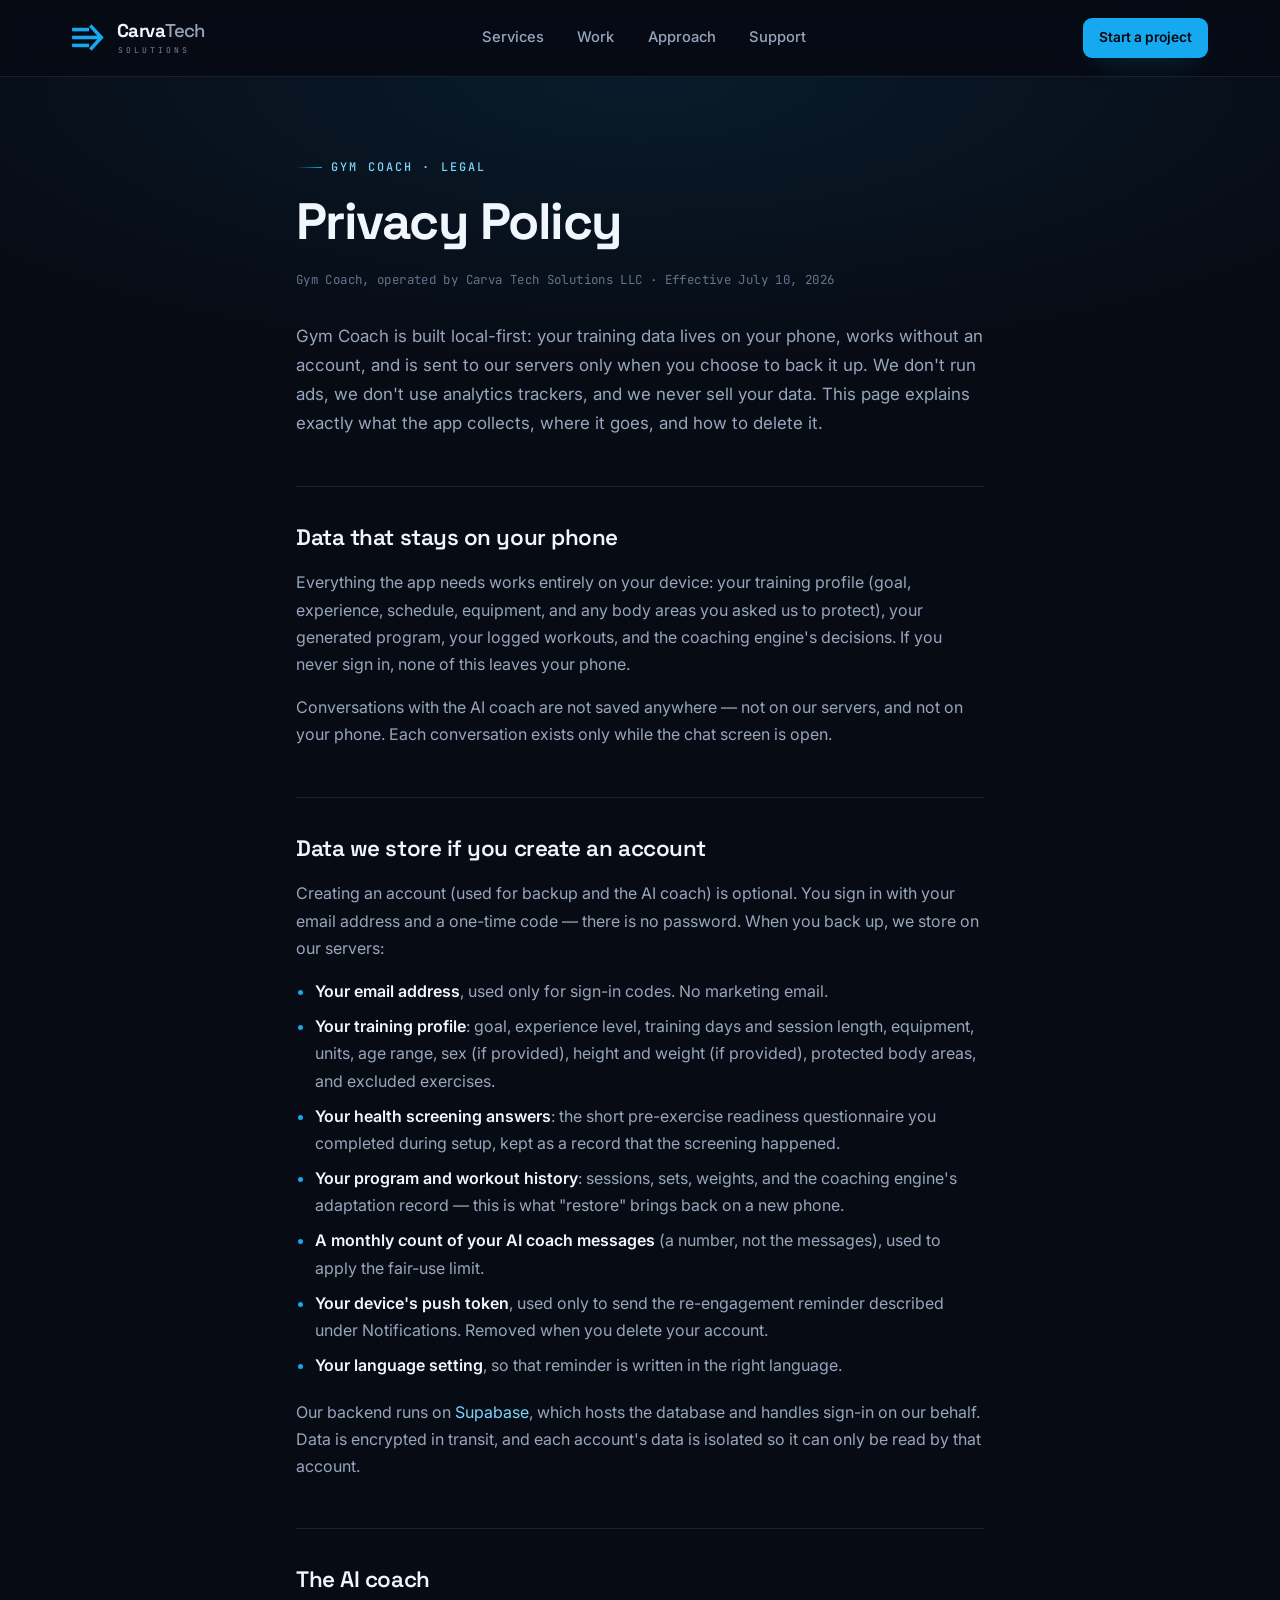
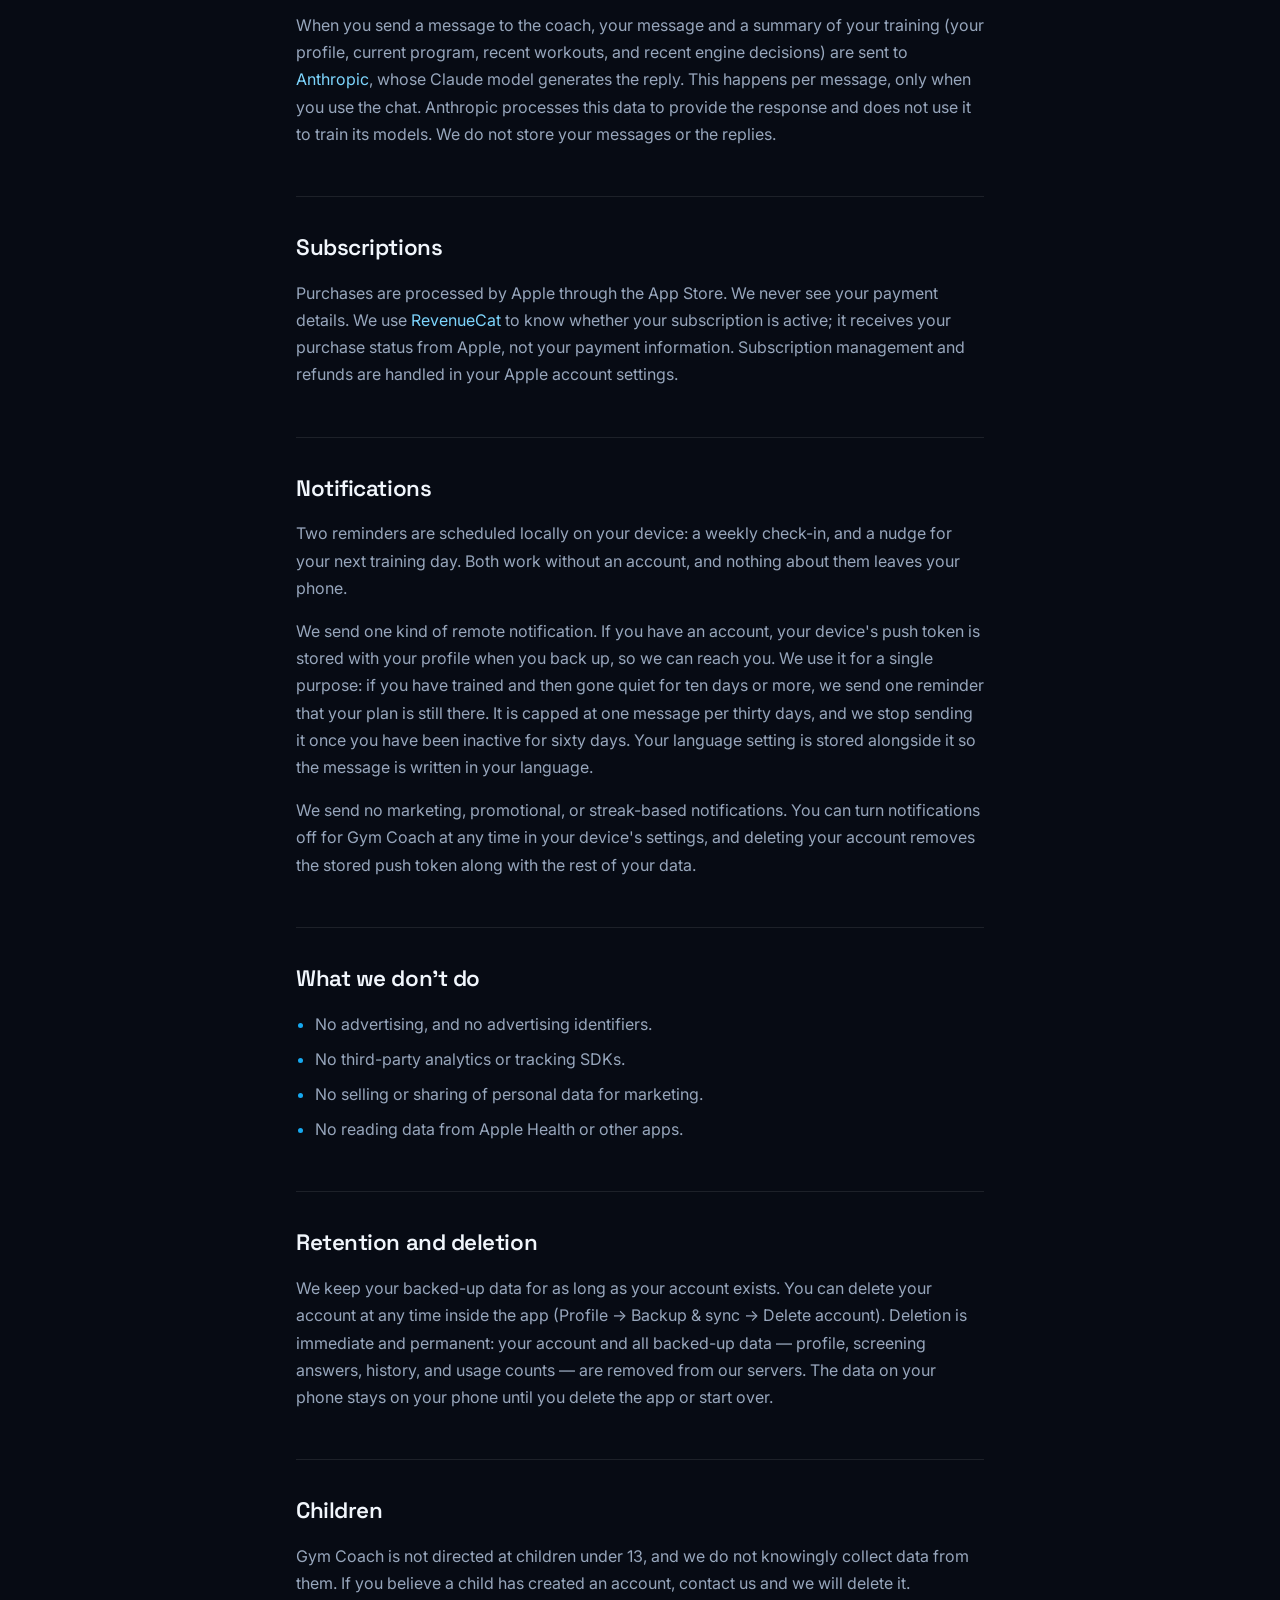
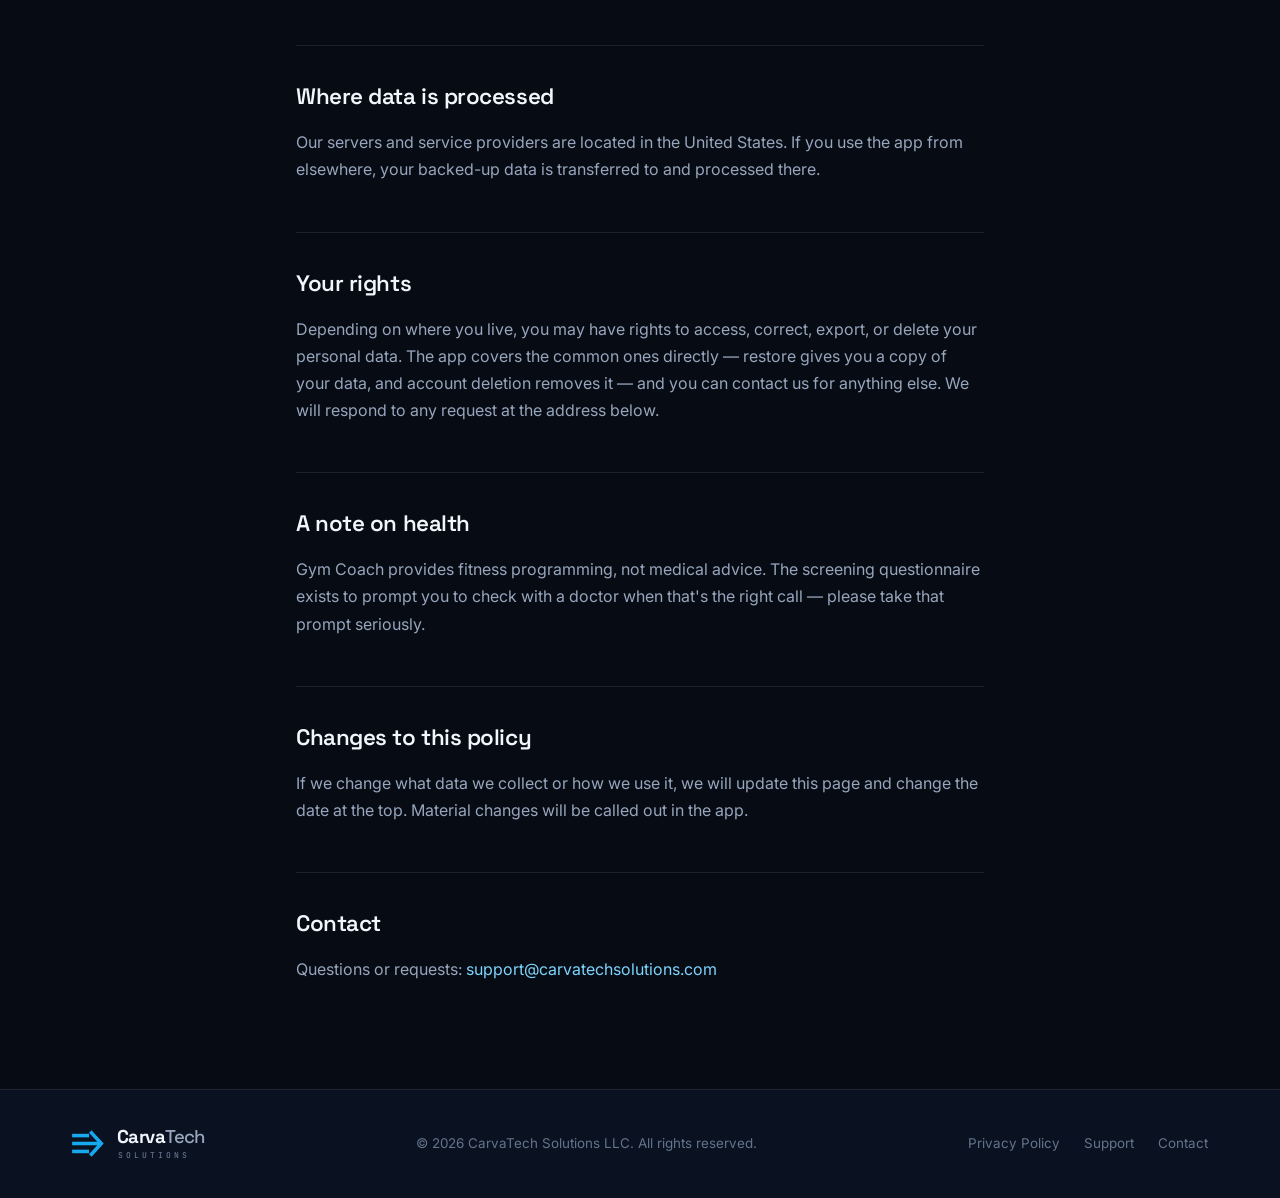
==== commit d9df05af: "legal notices" ====
--- a/gym-coach/privacy-policy.html
+++ b/gym-coach/privacy-policy.html
@@ -62,6 +62,8 @@
     <li><strong>Your health screening answers</strong>: the short pre-exercise readiness questionnaire you completed during setup, kept as a record that the screening happened.</li>
     <li><strong>Your program and workout history</strong>: sessions, sets, weights, and the coaching engine's adaptation record — this is what "restore" brings back on a new phone.</li>
     <li><strong>A monthly count of your AI coach messages</strong> (a number, not the messages), used to apply the fair-use limit.</li>
+    <li><strong>Your device's push token</strong>, used only to send the re-engagement reminder described under Notifications. Removed when you delete your account.</li>
+    <li><strong>Your language setting</strong>, so that reminder is written in the right language.</li>
   </ul>
   <p>Our backend runs on <a href="https://supabase.com/privacy">Supabase</a>, which hosts the database and handles sign-in on our behalf. Data is encrypted in transit, and each account's data is isolated so it can only be read by that account.</p>
 
@@ -72,7 +74,9 @@
   <p>Purchases are processed by Apple through the App Store. We never see your payment details. We use <a href="https://www.revenuecat.com/privacy">RevenueCat</a> to know whether your subscription is active; it receives your purchase status from Apple, not your payment information. Subscription management and refunds are handled in your Apple account settings.</p>
 
   <h2>Notifications</h2>
-  <p>The weekly check-in reminder is scheduled locally on your device. We don't collect push tokens and can't send you remote notifications.</p>
+  <p>Two reminders are scheduled locally on your device: a weekly check-in, and a nudge for your next training day. Both work without an account, and nothing about them leaves your phone.</p>
+  <p>We send one kind of remote notification. If you have an account, your device's push token is stored with your profile when you back up, so we can reach you. We use it for a single purpose: if you have trained and then gone quiet for ten days or more, we send one reminder that your plan is still there. It is capped at one message per thirty days, and we stop sending it once you have been inactive for sixty days. Your language setting is stored alongside it so the message is written in your language.</p>
+  <p>We send no marketing, promotional, or streak-based notifications. You can turn notifications off for Gym Coach at any time in your device's settings, and deleting your account removes the stored push token along with the rest of your data.</p>
 
   <h2>What we don't do</h2>
   <ul>
